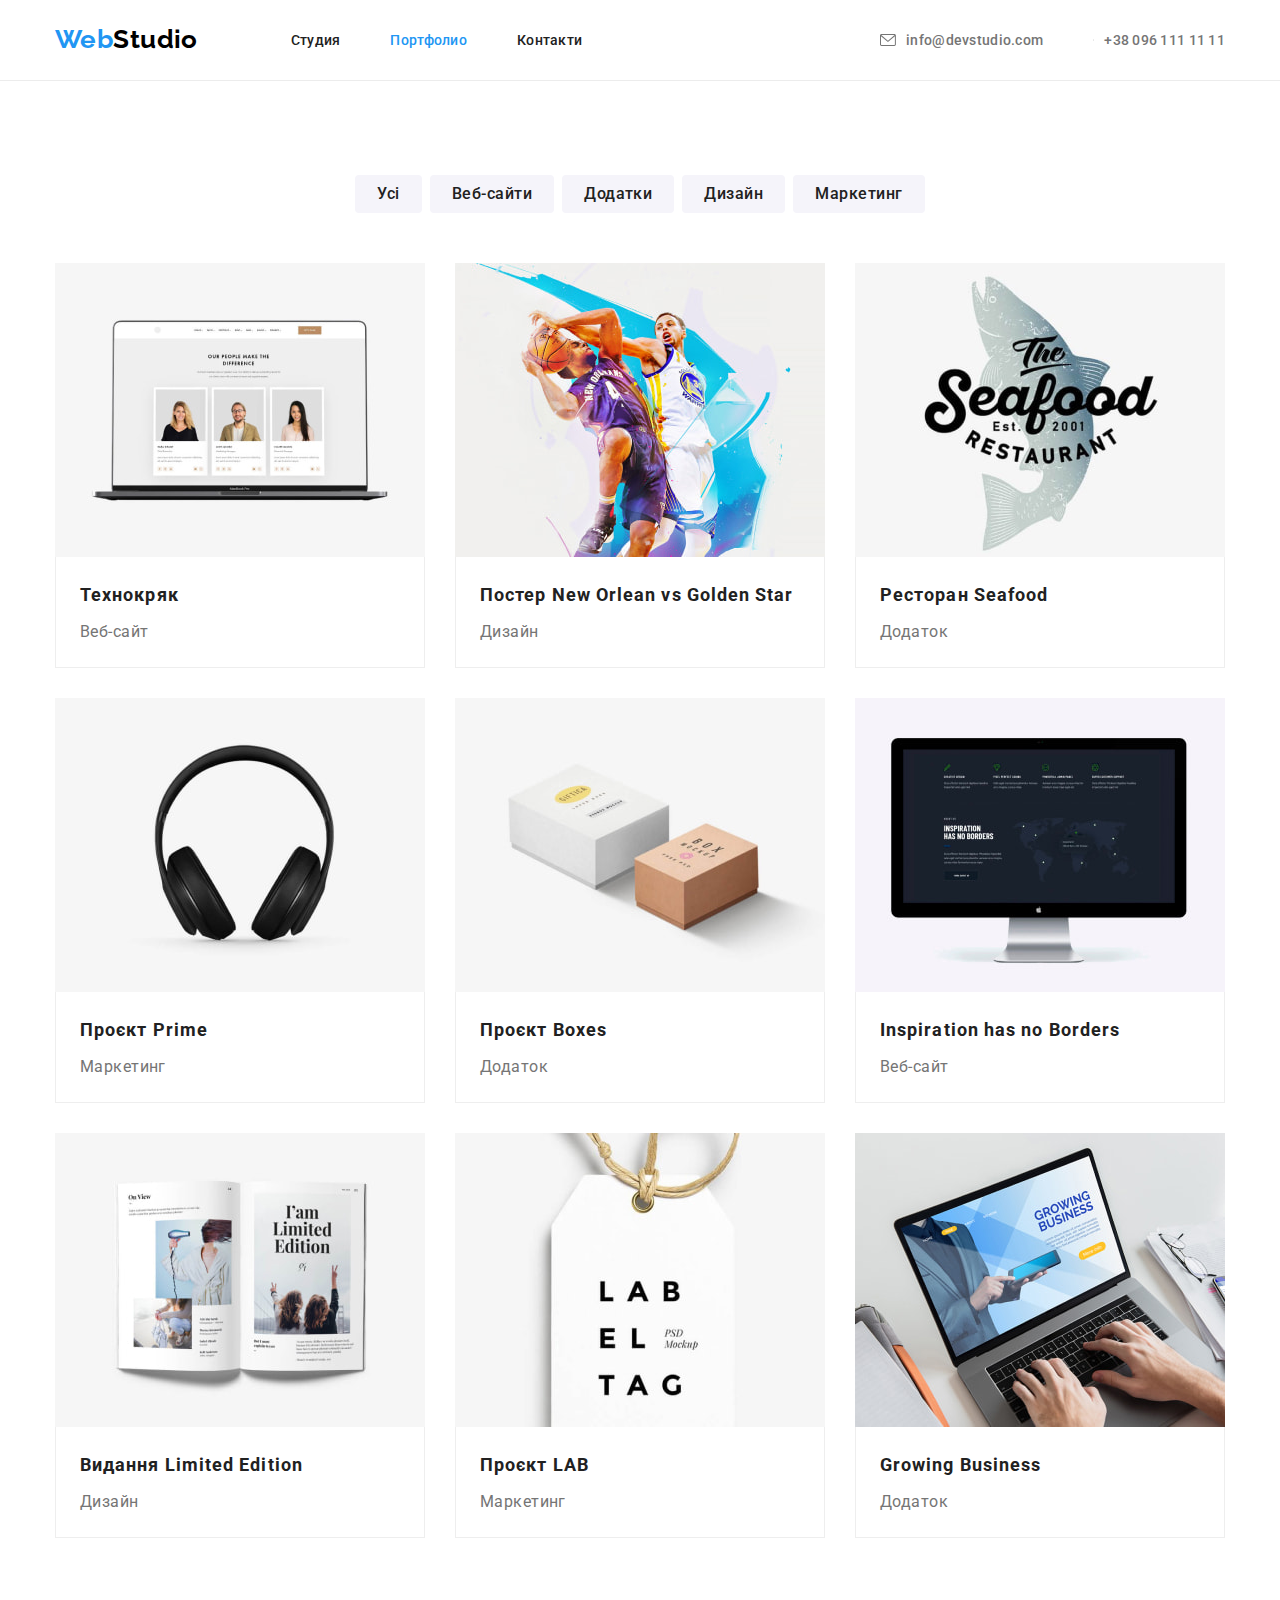
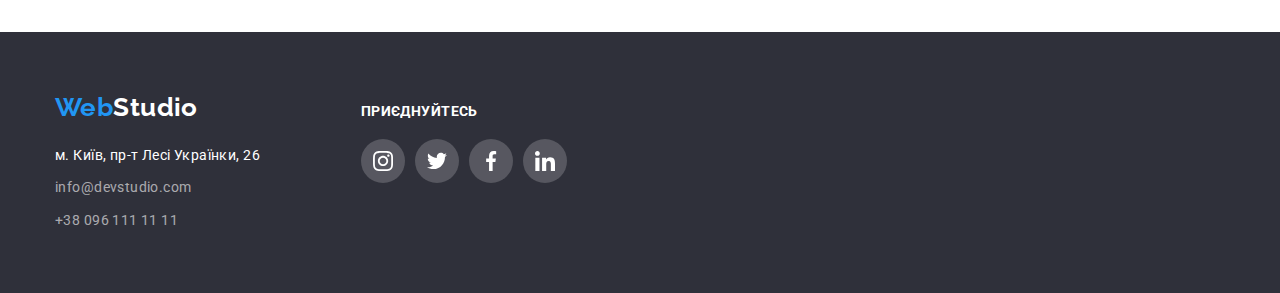
==== portfolio.html @ 204a5676 "Initial commit" ====
<!DOCTYPE html>

<html lang="uk">
  <head>
    <meta charset="UTF-8" />
    <meta http-equiv="X-UA-Compatible" content="IE=edge" />
    <meta name="viewport" content="width=device-width, initial-scale=1.0" />
    <title>Портфоліо</title>
   <link rel="preconnect" href="https://fonts.googleapis.com">
<link rel="preconnect" href="https://fonts.gstatic.com" crossorigin>
<link href="https://fonts.googleapis.com/css2?family=Raleway:wght@700&family=Roboto:wght@400;500;700;900&display=swap" rel="stylesheet">
   <link
      rel="stylesheet"
      href="https://cdnjs.cloudflare.com/ajax/libs/modern-normalize/1.1.0/modern-normalize.css"
    />
<link href="./css/styles.css" rel="stylesheet" type="text/css" />
  </head>

  <body>
  <header class="header-studio">
      <div class="container header-container">
        <nav class="header-container">
          <a class="logo" href="./index.html">
            <span class="logo-blue"> Web</span>Studio</a
          >
          <ul class="navigation list header-nav">
            <li>
              <a class="navigation-item " href="./index.html">
                Студия</a
              >
            </li>
            <li>
              <a class="navigation-item logo-blue" href="./portfolio.html">Портфолио</a>
            </li>
            <li><a class="navigation-item" href="">Контакти</a></li>
          </ul>
        </nav>
        <ul class="contacts list">
          <li class="contacts-link">
            <a class="contacts-item" href="mailto:info@devstudio.com">
              <svg class="svg-contacts" width="16" height="12">
                <use href="./images/icons/icons.svg#icon-envelope"></use>
              </svg>
              info@devstudio.com</a
            >
          </li>
          <li class="contacts-link">
            <a class="contacts-item" href="tel:+380961111111">
              <svg class="svg-contacts" width="1" height="16">
                <use href="./images/icons/icons.svg#icon-smartphone"></use>
              </svg>
              +38 096 111 11 11</a
            >
          </li>
        </ul>
      </div>
    </header>

    <main>
      <section class="section">
        <div  class="container">
      <ul class="filter list">
        <li><button class="filter-item" type="button">Усі</button></li>
        <li><button class="filter-item" type="button">Веб-сайти</button></li>
        <li><button class="filter-item" type="button">Додатки</button></li>
        <li><button class="filter-item" type="button">Дизайн</button></li>
        <li><button class="filter-item" type="button">Маркетинг</button></li>
      </ul>
      
      <h1 class="visually-hidden">Проєкти</h1>
      <ul class="img-list list">
        <li class="card-set"> 
          <a class="card-link link" href="">
                     <img
              src="./images/portfolio/1.jpg"
              alt="our team"
              width="370"
              height="294"
            />
            <div class="card-item">
            <h2 class="title">Технокряк</h2>
            <p class="text">Веб-сайт</p>
            </div></a>
          </li>
        <li class="card-set">
           <a class="card-link link" href="">
                     <img
              src="./images/portfolio/2.jpg"
              alt="basketball players"
              width="370"
              height="294"
            /><div class="card-item">
            <h2 class="title">Постер New Orlean vs Golden Star</h2>
            <p class="text">Дизайн</p></div></a>
                 </li>
        <li class="card-set"> <a class="card-link link" href="">
                     <img
              src="./images/portfolio/3.jpg"
              alt="restoran logo"
              width="370"
              height="294"
            /><div class="card-item">
            <h2 class="title">Ресторан Seafood</h2>
            <p class="text">Додаток</p></div></a>
               </li>
        <li class="card-set"> <a class="card-link link" href="">
                    <img
              src="./images/portfolio/4.jpg"
              alt="headphones"
              width="370"
              height="294"
            /><div class="card-item">
            <h2 class="title">Проєкт Prime</h2>
            <p class="text">Маркетинг</p></div></a>
         </li>
        <li class="card-set"> <a class="card-link link" href="">
                    <img
              src="./images/portfolio/5.jpg"
              alt="boxes"
              width="370"
              height="294"
            /><div class="card-item">
            <h2 class="title">Проєкт Boxes</h2>
            <p class="text">Додаток</p></div></a>
             </li>
        <li class="card-set"> <a class="card-link link" href="">
                 <img
              src="./images/portfolio/6.jpg"
              alt="monitor"
              width="370"
              height="294"
            /><div class="card-item">
            <h2 class="title">Inspiration has no Borders</h2>
            <p class="text">Веб-сайт</p></div></a>
        </li>
        <li class="card-set"> <a class="card-link link" href="">
                   <img
              src="./images/portfolio/7.jpg"
              alt=" open book"
              width="370"
              height="294"
            /><div class="card-item">
            <h2 class="title">Видання Limited Edition</h2>
            <p class="text">Дизайн</p></div></a>
                </li>
        <li class="card-set"> <a class="card-link link" href="">
          <section class="project">
            <img
              src="./images/portfolio/8.jpg"
              alt="label"
              width="370"
              height="294"
            /><div class="card-item">
            <h2 class="title">Проєкт LAB</h2>
            <p class="text">Маркетинг</p></div></a>
               </li>
        <li class="card-set"> <a class="card-link link" href="">
                    <img
              src="./images/portfolio/9.jpg"
              alt="notebook"
              width="370"
              height="294"
            /><div class="card-item">
            <h2 class="title">Growing Business</h2>
            <p class="text">Додаток</p></div></a>
           </li>
      </ul>
        </div>
      </section>
    </main>
        <footer class="foot">
      <div class="container">
        
          <div class="addr">
          <a class="logo logo-footer" href="./index.html">
            <span class="logo-blue"> Web</span>Studio</a
          >
          <address class="foot-address">
            <ul class="list">
              <li class="address-item">
                <a
                  class="address"
                  href="https://goo.gl/maps/z6WJYS9VBnumN4T17"
                  target="_blank"
                  rel="noopener nofollow"
                >
                  м. Київ, пр-т Лесі Українки, 26</a
                >
              </li>
              <li class="address-item">
                <a class="mat-color" href="mailto:info@devstudio.com"
                  >info@devstudio.com</a
                >
              </li>
              <li>
                <a class="mat-color" href="tel:+380961111111"
                  >+38 096 111 11 11</a
                >
              </li>
            </ul>
          </address>
        </div>
        <div class="social">
          <p class="footer-title">приєднуйтесь</p>
        <ul class="list social-links ">
          <li class="contacts-link footer-icon">
            <a class="footer-item footer-icon" href="https://www.instagram.com/">
              <svg class="social-item" width="20" height="20">
                <use href="./images/icons/icons.svg#icon-instagram"></use>
              </svg>
            </a>
          </li>
          <li class="contacts-link footer-icon">
            <a class="footer-item footer-icon" href="https://twitter.com/">
              <svg class="social-item" width="20" height="20">
                <use href="./images/icons/icons.svg#icon-twitter"></use>
              </svg>
            </a>
          </li>
          <li class="contacts-link footer-icon">
            <a class="footer-item footer-icon" href="https://www.facebook.com/">
              <svg class="social-item" width="20" height="20">
                <use href="./images/icons/icons.svg#icon-facebook"></use>
              </svg>
            </a>
          </li>
          <li class="contacts-link footer-icon">
            <a class="footer-item footer-icon" href="https://www.linkedin.com/">
              <svg class="social-item" width="20" height="20">
                <use href="./images/icons/icons.svg#icon-linkedin"></use>
              </svg>
            </a>
          </li>
        </ul>
    
      </div>
    </footer>
  </body>
</html>
---- css/styles.css ----
:root {
  --background-color: #ffffff;
  --footer-color: #2f303a;
  --main-background-color: #f5f5f5;
  --second-background-color: #f5f4fa;
  --maintext-color: #212121;
  --accent-color: #2196f3;
  --accent-second-color: #333333;
  --paragraph-color: #757575;
  --text-color: #000000;
  --address-color: rgba(255, 255, 255, 0.6);
  --social-footer-color: rgba(255, 255, 255, 0.1);
  --group-color: #eeeeee;
  --line-color: #ececec;
  --social-color: #afb1b8;
  --main-font: "Roboto", sans-serif;
  --second-font: "Raleway", sans-serif;
}
/*добавлено в попытке сделать иконку видимой
li svg:not(:root),
svg {
  overflow: visible;
}
*/
body {
  /**основные**/
  background-color: var(--background-color);
  color: var(--maintext-color);
  font-family: var(--main-font);
  font-size: 14px;
  letter-spacing: 0.03em;
}
h1,
h2,
h3,
h4,
h5,
h6,
p,
ul {
  margin: 0;
  padding: 0;
}
img {
  display: block;
  max-width: 100%;
  height: auto;
}
.address {
  font-style: normal;
}
.section {
  padding-bottom: 94px;
  padding-top: 94px;
}
.container {
  width: 1200px;
  padding-left: 15px;
  padding-right: 15px;
  margin-left: auto;
  margin-right: auto;
}
.list {
  list-style: none;
  padding-left: 0;
  margin: 0;
}
.link {
  text-decoration: none;
}
.header-container {
  display: flex;
  align-items: center;
}
.header-studio {
  border-bottom: 1px solid #ececec;
}
.header-nav {
  display: flex;
  align-items: center;
  gap: 50px;
}

.header-list-nav {
  display: flex;
  gap: 30px;
}
.logo {
  color: var(--text-color);
  font-weight: 700;
  font-family: var(--second-font);
  font-style: normal;
  line-height: 1.2;
  font-size: 26px;
  text-decoration: none;
  display: inline-block;
  margin-right: 93px;
}
/*
.contacts-link {
  align-items: center;
}
.contacts-link:hover,
.contacts-link:focus {
  fill: var(--accent-color);
}*/
.header {
  width: 696px;
  color: var(--background-color);
  font-weight: 900;
  font-size: 44px;
  line-height: calc(60 / 44);
  text-align: center;
  letter-spacing: 0.06em;
  text-transform: uppercase;
}

.mat-color {
  line-height: 1.71;
  text-decoration: none;
  color: var(--address-color);
}
.navigation-item {
  display: block;
  color: var(--maintext-color);
  text-decoration: none;
  padding: 32px 0;
  font-size: 14px;
  font-weight: 500;
  line-height: calc(16 / 14);
  letter-spacing: 0.02em;
}
.navigation-item + .navigation-item {
  margin-left: 50px;
}
.logo-blue {
  text-decoration: none;
  color: var(--accent-color);
}
.contacts {
  display: flex;
  align-items: center;
  gap: 50px;
  margin-left: auto;
}
.contacts-item {
  display: flex;
  align-items: center;
  text-decoration: none;
  color: var(--paragraph-color);
  /* width: 122px; */
  font-weight: 500;
  font-size: 1t4px;
  line-height: calc(16 / 14);
  letter-spacing: 0.02em;
}
.svg-contacts {
  margin-right: 10px;
  fill: currentColor;
}
.contacts-item + .contacts-item {
  margin-left: 50px;
}

.team {
  background-color: var(--second-background-color);
}
.team-social {
  /*  margin-bottom: 16px;*/
}
.navigation-item:hover,
.navigation-item:focus {
  color: var(--accent-color);
}

.contacts-item:hover,
.contacts-item:focus {
  color: var(--accent-color);
}

.contacts-vec {
  color: #000000;
}
.filter {
  display: flex;
  justify-content: center;

  margin-bottom: 50px;
  gap: 8px;
}
.filter-item {
  /*кнопки фильтра портфолио*/
  padding: 6px 22px;
  border: 0;
  background-color: var(--second-background-color);
  border-radius: 4px;
  font-size: 16px;
  font-weight: 500;
  font-family: inherit;
  line-height: calc(26 / 16);
  letter-spacing: 0.03em;
  text-align: center;
  color: var(--maintext-color);
  cursor: pointer;
}
.filter-item:hover,
.filter-item:focus {
  background-color: var(--accent-color);
  color: var(--background-color);
  box-shadow: 0px 4px 4px rgba(0, 0, 0, 0.25);
}
/* visually-hidden */
.visually-hidden {
  position: absolute;
  width: 1px;
  height: 1px;
  margin: -1px;
  border: 0;
  padding: 0;
  white-space: nowrap;
  clip-path: inset(100%);
  clip: rect(0 0 0 0);
  overflow: hidden;
}
.img-list {
  /* background-color: var(--second-background-color);*/
  display: flex;
  flex-wrap: wrap;
  gap: 30px;
}

.hero {
  background-color: rgba(47, 48, 58, 0.4);
  background: linear-gradient(rgba(47, 48, 58, 0.4), rgba(47, 48, 58, 0.4)),
    url(../images/hero-backgr.jpg);

  background-repeat: no-repeat;
  background-size: cover;
  padding: 200px 0;
  max-width: 1600px;
  height: 600px;
  margin: 0 auto;
}

.hero .header {
  /* max-width: 1600px;
  text-align: center;*/
  margin: 0 auto;
  margin-bottom: 30px;
}
.button-serv {
  display: block;
  margin-top: 30px;
  padding: 10px 32px;
  margin: 0 auto;
  font-family: inherit;
  background-color: var(--accent-color);
  color: var(--main-background-color);
  font-style: normal;
  font-weight: 700;
  font-size: 16px;
  line-height: calc(30 / 16);
  cursor: pointer;
  border: none;
  border-radius: 4px;
  min-width: 216px;
  align-items: center;
  letter-spacing: 0.06em;
}
.characters {
  display: flex;
  gap: 30px;
}
.title {
  /*заголовок проектов в порфолио*/
  margin-bottom: 4px;
  font-size: 18px;
  font-weight: 700;
  line-height: calc(36 / 18);
  letter-spacing: 0.06em;
  color: var(--maintext-color);
}
.title-char {
  /*заголовок характеристик в студия*/
  font-family: inherit;
  font-size: 14px;
  font-weight: 700;
  line-height: calc(16 / 14);
  letter-spacing: 0.03em;
  text-align: left;
  font-style: normal;
  line-height: 16px;
  letter-spacing: 0.03em;
  text-transform: uppercase;
  margin-bottom: 10px;
}
.txt-char {
  /*текст характеристик в студия*/

  font-weight: 400;
  line-height: calc(24 / 14);
  letter-spacing: 0.03em;
  text-align: left;
  color: var(--paragraph-color);
}
.title-why {
  /*заголовок чем мы занимаемя( и наша команда) в студия*/

  font-size: 36px;
  font-weight: 700;
  line-height: calc(42 / 36);
  letter-spacing: 0.03em;
  text-align: center;
  margin-bottom: 50px;
}
.why-list,
.team-list {
  display: flex;
  gap: 30px;
}
.why-list:first-child,
.team-list:first-child {
  margin-left: 0;
}
.text {
  /*текст в проектах портфолио*/
  font-family: inherit;
  font-size: 16px;
  line-height: calc(30 / 16);
  color: var(--paragraph-color);
}
.features {
  padding: 25px 100px;
  width: 270px;
  height: 120px;
  background: var(--second-background-color);
  border-radius: 4px;
  margin-bottom: 30px;
}
.work {
  padding-top: 0;
}
.team-item {
  max-width: 270px;
  /* material shadow v1 */
  box-shadow: 0px 1px 3px rgba(0, 0, 0, 0.12), 0px 1px 1px rgba(0, 0, 0, 0.14),
    0px 2px 1px rgba(0, 0, 0, 0.2);
  border-radius: 0px 0px 4px 4px;
  background-color: var(--background-color);
}
.team-name {
  margin-bottom: 10px;
  font-family: inherit;
  font-size: 16px;
  font-weight: 500;
  line-height: calc(19 / 16);
  letter-spacing: 0.03em;
  text-align: center;
  color: var(--maintext-color);
}
.team-card {
  padding: 30px 0;
}
.team-item-text {
  padding-bottom: 30px;
}
.card-set {
  /* background-color: var(--group-color);*/
}
/*.card-set:hover,
.card-set:focus {
  box-shadow: 0px 4px 4px rgba(0, 0, 0, 0.25);
}*/

.card-item {
  padding: 20px 24px;
  border: 1px solid var(--group-color);
  border-top: none;
}
.team-prof {
  font-family: inherit;
  font-size: 16px;
  font-weight: 400;
  line-height: calc(19 / 16);
  letter-spacing: 0.03em;
  text-align: center;
  color: var(--paragraph-color);
}
.link-social {
  display: flex;
  align-items: center;
  text-decoration: none;
  color: var(--paragraph-color);
}
.link-social:hover,
.link-social:focus {
  color: var(--background-color);
  background-color: var(--accent-color);
}
.team-icon a {
  text-decoration: none;
  color: var(--social-color);
  /* background: rgba(255, 255, 255, 0.1);*/
  width: 44px;
  height: 44px;
  border-radius: 50%;
  display: flex;
  align-items: center;
  justify-content: center;
}
.clients-item {
  display: flex;
  align-items: center;
  justify-content: center;
  text-decoration: none;
  color: var(--social-color);
  width: 100%;
  height: 100%;
  border: 1px solid currentColor;
  border-radius: 4px;
}
.clients-icon {
  width: 170px;
  height: 92px;
  /* border: 1px solid var(--social-color);
  border-radius: 4px;
  display: flex;
  align-items: center;
  justify-content: center;*/
}

.clients-item:hover,
.clients-item:focus {
  border: 1px solid var(--accent-color);
  color: var(--accent-color);
}

.clients-item .social-item:hover,
.clients-item .social-item:focus {
  fill: var(--accent-color);
}
.foot-address {
  font-style: normal;
  margin-top: 20px;
}
.logo-footer {
  color: var(--background-color);
}
.address {
  text-decoration: none;

  font-family: inherit;
  font-size: 14px;
  font-weight: 400;
  line-height: calc(24 / 14);
  letter-spacing: 0.03em;
  text-align: left;

  color: var(--background-color);
}

.list .address:hover,
.list .mat-color:hover,
.list .address:focus,
.list .mat-color:focus {
  color: var(--accent-color);
}
.foot {
  background-color: var(--footer-color);
  padding: 60px 0;
}
.footer-horizont {
  display: flex;
}
.address-item:not(:last-child) {
  margin-bottom: 9px;
}
.footer-title {
  color: var(--background-color);

  font-weight: 700;

  line-height: 16px;

  text-transform: uppercase;
  margin-bottom: 20px;
}
.footer-icon {
  display: flex;
  justify-content: center;
  fill: var(--background-color);
  background: var(--social-footer-color);
  width: 44px;
  height: 44px;
  border-radius: 50%;
}
.footer-icon:hover,
.footer-icon:focus {
  background: var(--accent-color);
  fill: var(--background-color);
}

.social {
  margin-left: 70px;
}
.social-item {
  /* display: flex;
  align-items: center;
  justify-content: space-around;*/
  fill: currentColor;
}
.card-link {
  display: block;
}
.card-link:hover,
.card-link:focus {
  box-shadow: 0px 4px 4px rgba(0, 0, 0, 0.25);
}
.social-links {
  display: flex;
  justify-content: center;
  gap: 10px;
  margin-top: 16px;
}

.clients-links {
  display: flex;
  align-items: center;
  justify-content: space-around;
  gap: 30px;
}
.foot .container {
  display: flex;
  align-items: baseline;
}
.footer-item {
  display: flex;
  align-items: center;
  text-decoration: none;
  color: var(--background-color);
}
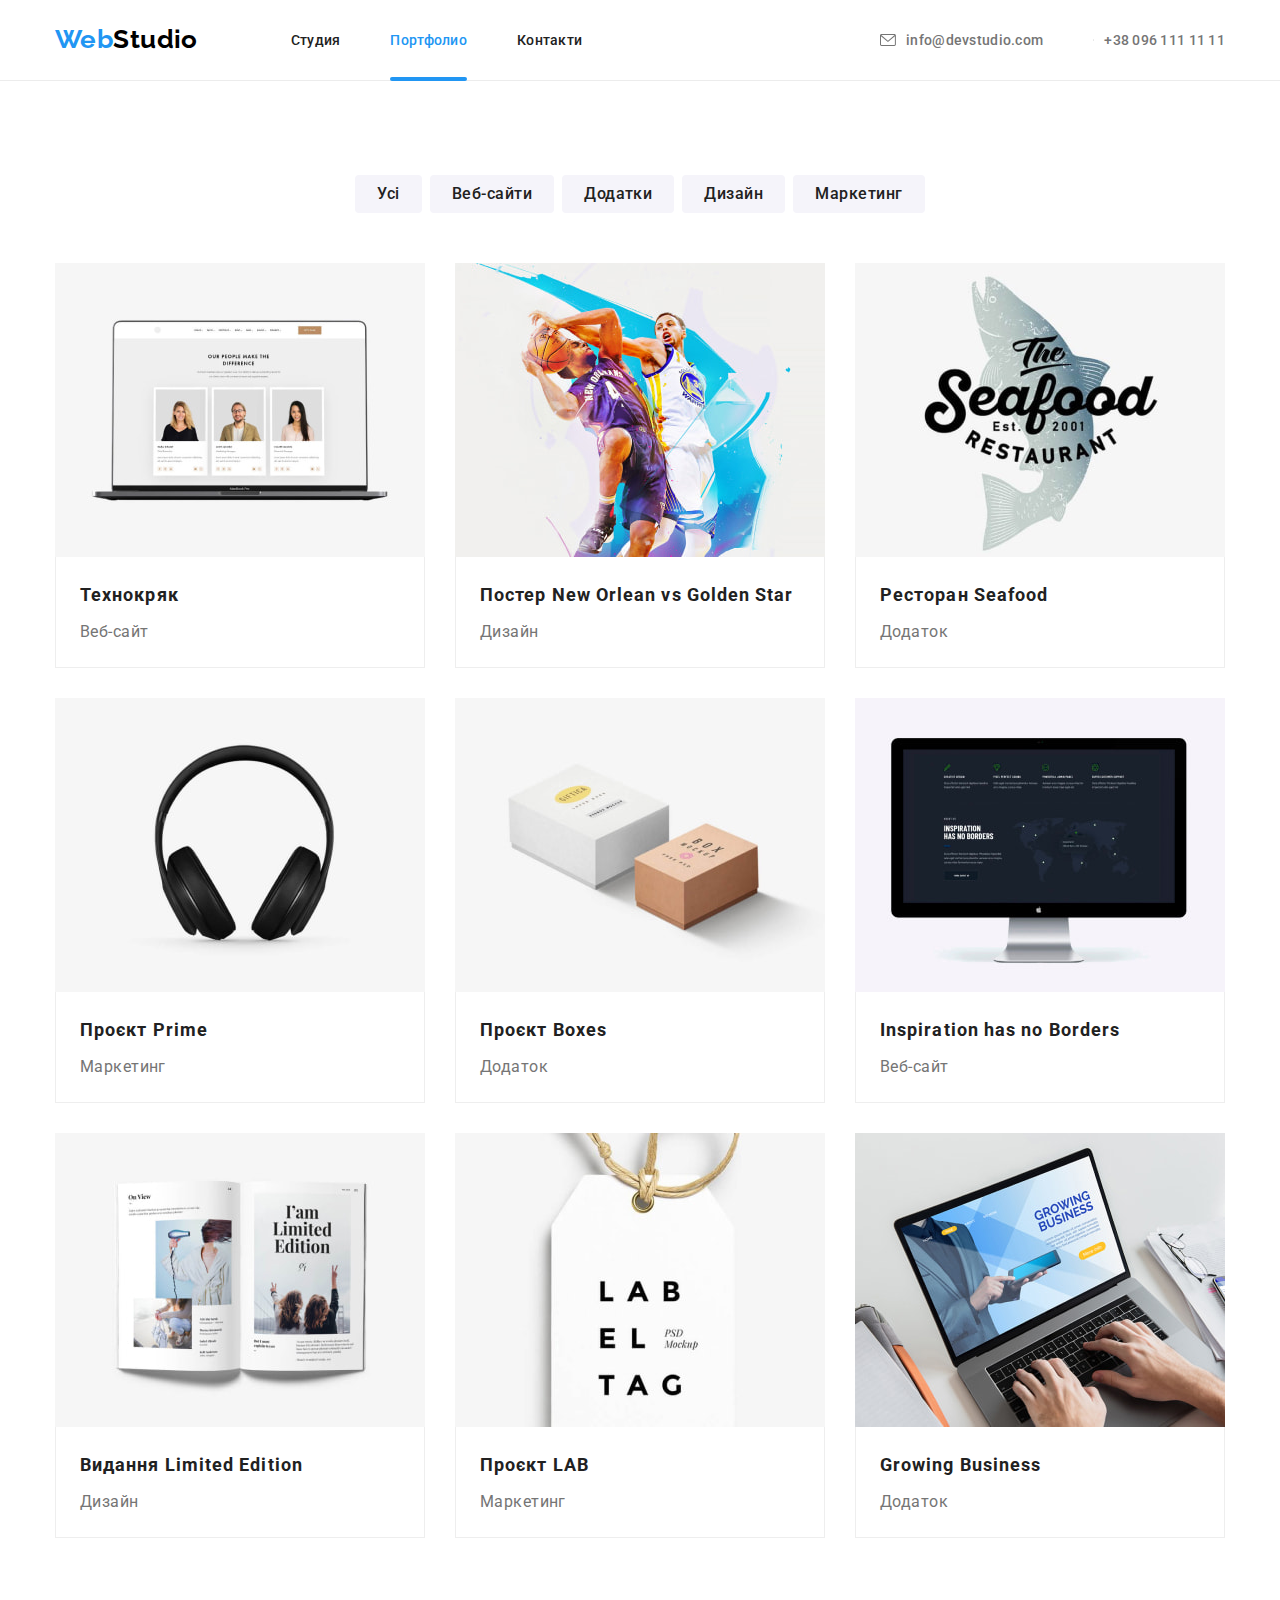
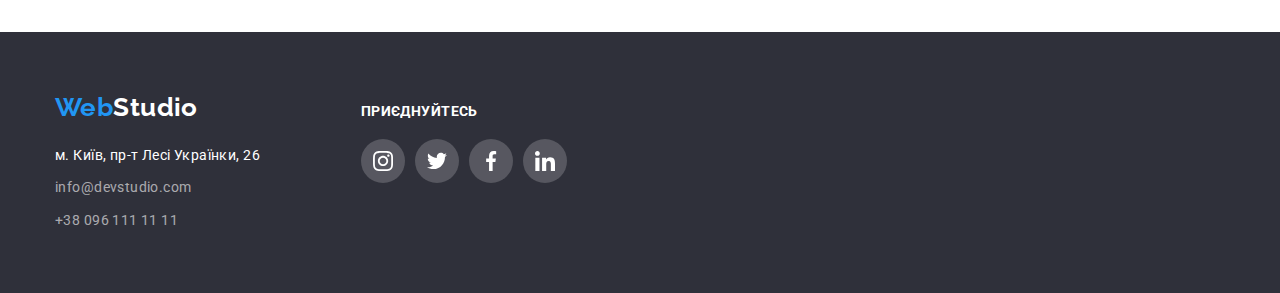
==== commit 5463307b: "add overlay in portfolio" ====
--- a/portfolio.html
+++ b/portfolio.html
@@ -30,7 +30,7 @@
               >
             </li>
             <li>
-              <a class="navigation-item logo-blue" href="./portfolio.html">Портфолио</a>
+              <a class="navigation-item logo-blue nav-active" href="./portfolio.html">Портфолио</a>
             </li>
             <li><a class="navigation-item" href="">Контакти</a></li>
           </ul>
@@ -69,98 +69,134 @@
       
       <h1 class="visually-hidden">Проєкти</h1>
       <ul class="img-list list">
-        <li class="card-set"> 
+        <li class="card-set">        
           <a class="card-link link" href="">
-                     <img
+<!--выезж син фон  -->
+            <div class="card-set-thumb">   
+            <img
               src="./images/portfolio/1.jpg"
               alt="our team"
               width="370"
               height="294"
             />
+          <div class="overlay">
+            <p class="overlay-descr">Ресурс пропонує комплексні пропозиції з різним рівнем функціоналу та сервісів. Все це дозволить відвідувачу отримати вичерпні відомості про компанію чи приватну особу.</p>
+          </div>
+          </div>     
+
             <div class="card-item">
             <h2 class="title">Технокряк</h2>
             <p class="text">Веб-сайт</p>
             </div></a>
           </li>
+
         <li class="card-set">
            <a class="card-link link" href="">
+              <div class="card-set-thumb">   
                      <img
               src="./images/portfolio/2.jpg"
               alt="basketball players"
               width="370"
               height="294"
-            /><div class="card-item">
+            />
+            
+             <div class="overlay">
+            <p class="overlay-descr">Ресурс пропонує комплексні пропозиції з різним рівнем функціоналу та сервісів. Все це дозволить відвідувачу отримати вичерпні відомості про компанію чи приватну особу.</p>
+          </div>
+          </div>     <div class="card-item">
             <h2 class="title">Постер New Orlean vs Golden Star</h2>
             <p class="text">Дизайн</p></div></a>
                  </li>
         <li class="card-set"> <a class="card-link link" href="">
-                     <img
+                    
+            <div class="card-set-thumb">   <img
               src="./images/portfolio/3.jpg"
               alt="restoran logo"
               width="370"
               height="294"
-            /><div class="card-item">
+            /> <div class="overlay">
+            <p class="overlay-descr">Ресурс пропонує комплексні пропозиції з різним рівнем функціоналу та сервісів. Все це дозволить відвідувачу отримати вичерпні відомості про компанію чи приватну особу.</p>
+          </div>
+          </div>     <div class="card-item">
             <h2 class="title">Ресторан Seafood</h2>
             <p class="text">Додаток</p></div></a>
                </li>
         <li class="card-set"> <a class="card-link link" href="">
-                    <img
+                      <div class="card-set-thumb">   <img
               src="./images/portfolio/4.jpg"
               alt="headphones"
               width="370"
               height="294"
-            /><div class="card-item">
+            /> <div class="overlay">
+            <p class="overlay-descr">Ресурс пропонує комплексні пропозиції з різним рівнем функціоналу та сервісів. Все це дозволить відвідувачу отримати вичерпні відомості про компанію чи приватну особу.</p>
+          </div>
+          </div>     <div class="card-item">
             <h2 class="title">Проєкт Prime</h2>
             <p class="text">Маркетинг</p></div></a>
          </li>
         <li class="card-set"> <a class="card-link link" href="">
-                    <img
+                  <div class="card-set-thumb">       <img
               src="./images/portfolio/5.jpg"
               alt="boxes"
               width="370"
               height="294"
-            /><div class="card-item">
+            /> <div class="overlay">
+            <p class="overlay-descr">Ресурс пропонує комплексні пропозиції з різним рівнем функціоналу та сервісів. Все це дозволить відвідувачу отримати вичерпні відомості про компанію чи приватну особу.</p>
+          </div>
+          </div>     <div class="card-item">
             <h2 class="title">Проєкт Boxes</h2>
             <p class="text">Додаток</p></div></a>
              </li>
         <li class="card-set"> <a class="card-link link" href="">
-                 <img
+                  <div class="card-set-thumb">    <img
               src="./images/portfolio/6.jpg"
               alt="monitor"
               width="370"
               height="294"
-            /><div class="card-item">
+            /> <div class="overlay">
+            <p class="overlay-descr">Ресурс пропонує комплексні пропозиції з різним рівнем функціоналу та сервісів. Все це дозволить відвідувачу отримати вичерпні відомості про компанію чи приватну особу.</p>
+          </div>
+          </div>     <div class="card-item">
             <h2 class="title">Inspiration has no Borders</h2>
             <p class="text">Веб-сайт</p></div></a>
         </li>
         <li class="card-set"> <a class="card-link link" href="">
-                   <img
+                 <div class="card-set-thumb">     <img
               src="./images/portfolio/7.jpg"
               alt=" open book"
               width="370"
               height="294"
-            /><div class="card-item">
+            /> <div class="overlay">
+            <p class="overlay-descr">Ресурс пропонує комплексні пропозиції з різним рівнем функціоналу та сервісів. Все це дозволить відвідувачу отримати вичерпні відомості про компанію чи приватну особу.</p>
+          </div>
+          </div>     <div class="card-item">
             <h2 class="title">Видання Limited Edition</h2>
             <p class="text">Дизайн</p></div></a>
                 </li>
         <li class="card-set"> <a class="card-link link" href="">
           <section class="project">
-            <img
+            <div class="card-set-thumb">   <img
               src="./images/portfolio/8.jpg"
               alt="label"
               width="370"
               height="294"
-            /><div class="card-item">
+            /> <div class="overlay">
+            <p class="overlay-descr">Ресурс пропонує комплексні пропозиції з різним рівнем функціоналу та сервісів. Все це дозволить відвідувачу отримати вичерпні відомості про компанію чи приватну особу.</p>
+          </div>
+          </div>     <div class="card-item">
             <h2 class="title">Проєкт LAB</h2>
             <p class="text">Маркетинг</p></div></a>
                </li>
         <li class="card-set"> <a class="card-link link" href="">
-                    <img
+                  <div class="card-set-thumb">     <img
               src="./images/portfolio/9.jpg"
               alt="notebook"
               width="370"
               height="294"
-            /><div class="card-item">
+            /> <div class="overlay">
+            <p class="overlay-descr">Ресурс пропонує комплексні пропозиції з різним рівнем функціоналу та сервісів. Все це дозволить відвідувачу отримати вичерпні відомості про компанію чи приватну особу.</p>
+          </div>
+          </div>     <div class="card-item">
             <h2 class="title">Growing Business</h2>
             <p class="text">Додаток</p></div></a>
            </li>
--- a/css/styles.css
+++ b/css/styles.css
@@ -8,20 +8,17 @@
   --accent-second-color: #333333;
   --paragraph-color: #757575;
   --text-color: #000000;
+  --why-bg-color: rgba(47, 48, 58, 0.8);
   --address-color: rgba(255, 255, 255, 0.6);
   --social-footer-color: rgba(255, 255, 255, 0.1);
+  --overlay-color: rgba(33, 150, 243, 0.9);
   --group-color: #eeeeee;
   --line-color: #ececec;
   --social-color: #afb1b8;
   --main-font: "Roboto", sans-serif;
   --second-font: "Raleway", sans-serif;
 }
-/*добавлено в попытке сделать иконку видимой
-li svg:not(:root),
-svg {
-  overflow: visible;
-}
-*/
+
 body {
   /**основные**/
   background-color: var(--background-color);
@@ -96,14 +93,7 @@
   display: inline-block;
   margin-right: 93px;
 }
-/*
-.contacts-link {
-  align-items: center;
-}
-.contacts-link:hover,
-.contacts-link:focus {
-  fill: var(--accent-color);
-}*/
+
 .header {
   width: 696px;
   color: var(--background-color);
@@ -130,6 +120,21 @@
   line-height: calc(16 / 14);
   letter-spacing: 0.02em;
 }
+.nav-active {
+  position: relative;
+}
+/*  */
+.nav-active:after {
+  content: "";
+  position: absolute;
+  border-bottom: 4px solid var(--accent-color);
+  left: 0;
+  bottom: -1px;
+  width: 100%;
+  height: 4px;
+  border-radius: 2px;
+}
+
 .navigation-item + .navigation-item {
   margin-left: 50px;
 }
@@ -340,6 +345,26 @@
 .work {
   padding-top: 0;
 }
+.why-item {
+  position: relative;
+}
+
+.why-text {
+  position: absolute;
+  bottom: 0;
+  right: 50%;
+  transform: translate(50%, 0);
+  width: 100%;
+  padding: 27px 0;
+  background-color: var(--why-bg-color);
+  color: var(--background-color);
+  font-style: normal;
+  font-weight: 700;
+  line-height: 16px;
+  text-align: center;
+  letter-spacing: 0.03em;
+  text-transform: uppercase;
+}
 .team-item {
   max-width: 270px;
   /* material shadow v1 */
@@ -377,6 +402,37 @@
   border: 1px solid var(--group-color);
   border-top: none;
 }
+.card-set-thumb {
+  position: relative;
+  overflow: hidden;
+}
+.overlay {
+  position: absolute;
+  top: 0;
+  left: 0;
+  background-color: var(--overlay-color);
+  width: 100%;
+  height: 100%;
+  padding: 63px 24px;
+
+  display: flex;
+  align-items: center;
+  justify-content: center;
+
+  transform: translateY(100%);
+  transition-duration: 250ms;
+  transition-timing-function: cubic-bezier(0.4, 0, 0.2, 1);
+}
+.overlay-descr {
+  font-size: 18px;
+  line-height: 28px;
+  letter-spacing: 0.03em;
+  color: var(--background-color);
+}
+
+.card-set:hover .overlay {
+  transform: translateY(0);
+}
 .team-prof {
   font-family: inherit;
   font-size: 16px;
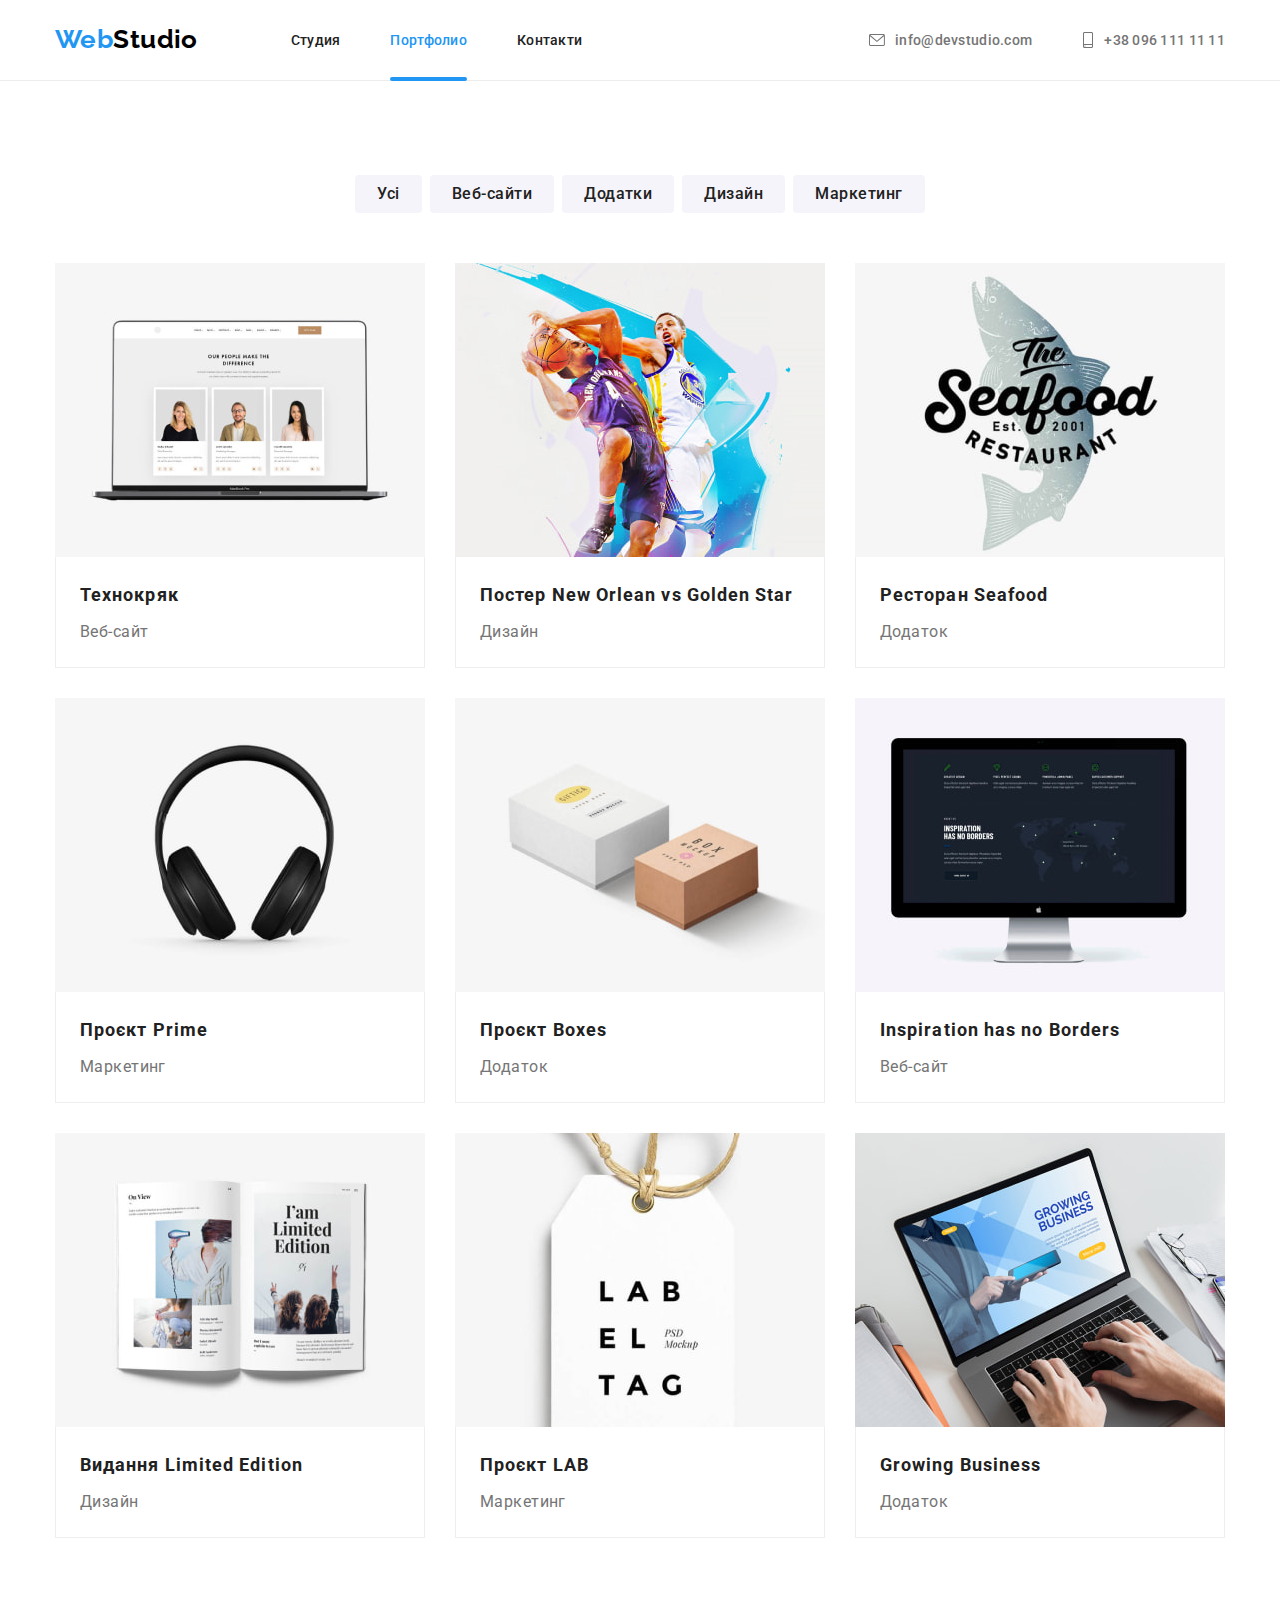
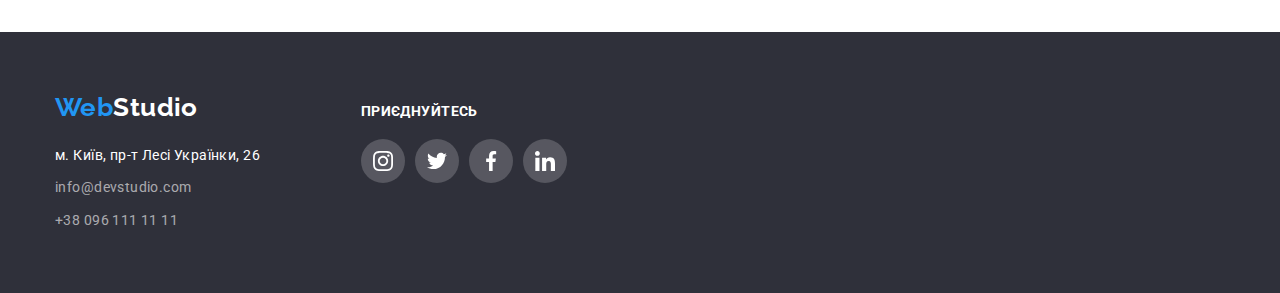
==== commit 570e7ed1: "fix errors of animatiion" ====
--- a/portfolio.html
+++ b/portfolio.html
@@ -46,7 +46,7 @@
           </li>
           <li class="contacts-link">
             <a class="contacts-item" href="tel:+380961111111">
-              <svg class="svg-contacts" width="1" height="16">
+              <svg class="svg-contacts" width="12" height="16">
                 <use href="./images/icons/icons.svg#icon-smartphone"></use>
               </svg>
               +38 096 111 11 11</a
@@ -99,7 +99,7 @@
               width="370"
               height="294"
             />
-            
+            <!-- check123 -->
              <div class="overlay">
             <p class="overlay-descr">Ресурс пропонує комплексні пропозиції з різним рівнем функціоналу та сервісів. Все це дозволить відвідувачу отримати вичерпні відомості про компанію чи приватну особу.</p>
           </div>
--- a/css/styles.css
+++ b/css/styles.css
@@ -12,6 +12,8 @@
   --address-color: rgba(255, 255, 255, 0.6);
   --social-footer-color: rgba(255, 255, 255, 0.1);
   --overlay-color: rgba(33, 150, 243, 0.9);
+  --backdrop-color: rgba(0, 0, 0, 0.2);
+  --cross-color: rgba(0, 0, 0, 0.1);
   --group-color: #eeeeee;
   --line-color: #ececec;
   --social-color: #afb1b8;
@@ -109,6 +111,9 @@
   line-height: 1.71;
   text-decoration: none;
   color: var(--address-color);
+  transition-property: color;
+  transition-duration: 250ms;
+  transition-timing-function: cubic-bezier(0.4, 0, 0.2, 1);
 }
 .navigation-item {
   display: block;
@@ -119,6 +124,9 @@
   font-weight: 500;
   line-height: calc(16 / 14);
   letter-spacing: 0.02em;
+  transition-property: color;
+  transition-duration: 250ms;
+  transition-timing-function: cubic-bezier(0.4, 0, 0.2, 1);
 }
 .nav-active {
   position: relative;
@@ -158,7 +166,12 @@
   font-size: 1t4px;
   line-height: calc(16 / 14);
   letter-spacing: 0.02em;
-}
+  transition-property: color;
+  transition-duration: 250ms;
+  transition-timing-function: cubic-bezier(0.4, 0, 0.2, 1);
+  transition-delay: 0;
+}
+
 .svg-contacts {
   margin-right: 10px;
   fill: currentColor;
@@ -207,12 +220,68 @@
   text-align: center;
   color: var(--maintext-color);
   cursor: pointer;
-}
+  transition-property: background-color, color, box-shadow;
+  transition-duration: 250ms;
+  transition-timing-function: cubic-bezier(0.4, 0, 0.2, 1);
+  transition-delay: 0;
+}
+
 .filter-item:hover,
 .filter-item:focus {
   background-color: var(--accent-color);
   color: var(--background-color);
   box-shadow: 0px 4px 4px rgba(0, 0, 0, 0.25);
+}
+.backdrop {
+  position: fixed;
+  top: 0;
+  left: 0;
+  width: 100%;
+  height: 100%;
+  background-color: var(--backdrop-color);
+  z-index: 6;
+  opacity: 1;
+  visibility: visible;
+  transition-property: opacity, visibility;
+  transition-duration: 250ms;
+  transition-timing-function: cubic-bezier(0.4, 0, 0.2, 1);
+  transition-delay: 0;
+}
+.backdrop.is-hidden {
+  opacity: 0;
+  pointer-events: none;
+  visibility: hidden;
+}
+.backdrop.is-hidden .modal {
+  transform: translate(-50%, -50%) scale(0.3);
+}
+.modal {
+  position: absolute;
+  top: 50%;
+  left: 50%;
+  min-width: 528px;
+  min-height: 581px;
+  box-shadow: 0px 1px 3px rgba(0, 0, 0, 0.12), 0px 1px 1px rgba(0, 0, 0, 0.14),
+    0px 2px 1px rgba(0, 0, 0, 0.2);
+  border-radius: 4px;
+  background-color: var(--background-color);
+  transform: translate(-50%, -50%) scale(1);
+  transition-duration: 1s;
+  z-index: 2;
+}
+.modal a {
+  position: absolute;
+  right: 0;
+  color: var(--social-color);
+  /* background: rgba(255, 255, 255, 0.1);*/
+  width: 44px;
+  height: 44px;
+  border-radius: 50%;
+  border: 1px solid var(--cross-color);
+  display: flex;
+  align-items: center;
+  justify-content: center;
+  margin: 8px 8px 0 0;
 }
 /* visually-hidden */
 .visually-hidden {
@@ -352,18 +421,23 @@
 .why-text {
   position: absolute;
   bottom: 0;
-  right: 50%;
-  transform: translate(50%, 0);
+  /* right: 50%;
+  transform: translate(50%, 0); */
   width: 100%;
-  padding: 27px 0;
+
   background-color: var(--why-bg-color);
   color: var(--background-color);
-  font-style: normal;
+  /* font-style: normal; */
   font-weight: 700;
   line-height: 16px;
-  text-align: center;
-  letter-spacing: 0.03em;
+  /* text-align: center; */
+  /* letter-spacing: 0.03em; */
   text-transform: uppercase;
+  /* z-index: 1; */
+  display: flex;
+  justify-content: center;
+  align-items: center;
+  height: 70px;
 }
 .team-item {
   max-width: 270px;
@@ -418,7 +492,7 @@
   display: flex;
   align-items: center;
   justify-content: center;
-
+  transition-property: transform;
   transform: translateY(100%);
   transition-duration: 250ms;
   transition-timing-function: cubic-bezier(0.4, 0, 0.2, 1);
@@ -430,7 +504,8 @@
   color: var(--background-color);
 }
 
-.card-set:hover .overlay {
+.card-link:hover .overlay,
+.card-link:focus .overlay {
   transform: translateY(0);
 }
 .team-prof {
@@ -447,6 +522,10 @@
   align-items: center;
   text-decoration: none;
   color: var(--paragraph-color);
+  transition-property: color, background-color;
+  transition-duration: 250ms;
+  transition-timing-function: cubic-bezier(0.4, 0, 0.2, 1);
+  transition-delay: 0;
 }
 .link-social:hover,
 .link-social:focus {
@@ -474,6 +553,10 @@
   height: 100%;
   border: 1px solid currentColor;
   border-radius: 4px;
+  transition-property: color, border;
+  transition-duration: 250ms;
+  transition-timing-function: cubic-bezier(0.4, 0, 0.2, 1);
+  transition-delay: 0;
 }
 .clients-icon {
   width: 170px;
@@ -513,6 +596,10 @@
   text-align: left;
 
   color: var(--background-color);
+  transition-property: color;
+  transition-duration: 250ms;
+  transition-timing-function: cubic-bezier(0.4, 0, 0.2, 1);
+  transition-delay: 0;
 }
 
 .list .address:hover,
@@ -549,6 +636,10 @@
   width: 44px;
   height: 44px;
   border-radius: 50%;
+  transition-property: background-color;
+  transition-duration: 250ms;
+  transition-timing-function: cubic-bezier(0.4, 0, 0.2, 1);
+  transition-delay: 0;
 }
 .footer-icon:hover,
 .footer-icon:focus {
@@ -567,6 +658,10 @@
 }
 .card-link {
   display: block;
+  transition-property: var(--background-color), color, box-sadow;
+  transition-duration: 250ms;
+  transition-timing-function: cubic-bezier(0.4, 0, 0.2, 1);
+  transition-delay: 0;
 }
 .card-link:hover,
 .card-link:focus {
